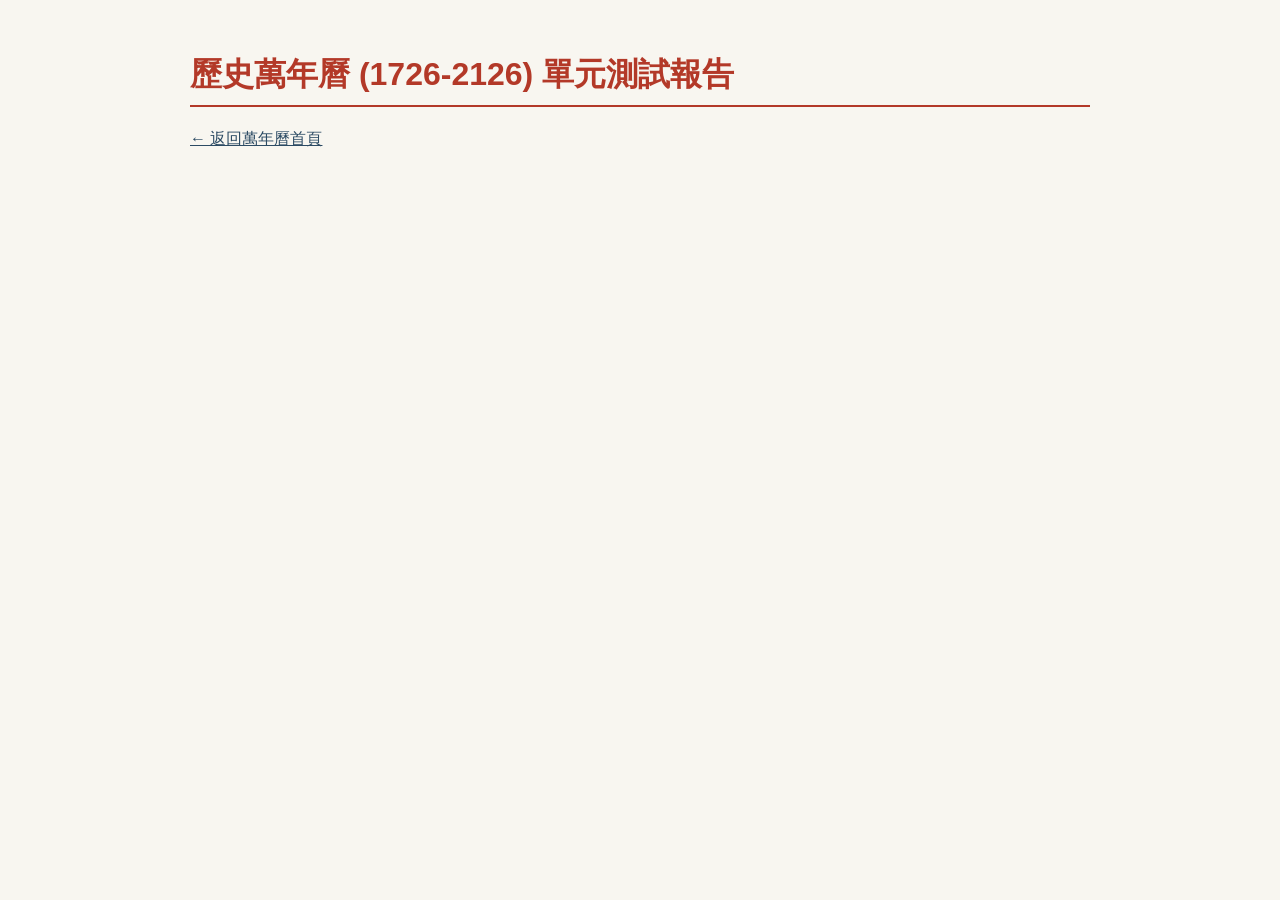
==== test/runner.html @ 46c6e905 "Complete Perpetual Calendar 1726-2126 implementation with acceptance tests" ====
<!DOCTYPE html>
<html lang="zh-TW">
<head>
  <meta charset="UTF-8">
  <title>驗收測試執行器 (TC-01 ~ TC-06) | 歷史萬年曆</title>
  <style>
    body {
      font-family: -apple-system, BlinkMacSystemFont, "Segoe UI", Roboto, sans-serif;
      background: #f8f6f0;
      color: #222;
      padding: 2rem;
      max-width: 900px;
      margin: 0 auto;
    }
    h1 {
      color: #b33928;
      border-bottom: 2px solid #b33928;
      padding-bottom: 0.5rem;
    }
    .test-card {
      background: white;
      border-radius: 8px;
      padding: 1rem 1.5rem;
      margin: 1rem 0;
      border: 1px solid #e0dad0;
      box-shadow: 0 2px 4px rgba(0,0,0,0.05);
    }
    .pass {
      color: #2e6b56;
      font-weight: bold;
    }
    .fail {
      color: #b33928;
      font-weight: bold;
    }
    .detail {
      font-size: 0.9rem;
      color: #555;
      margin-top: 0.5rem;
      background: #fcfbfa;
      padding: 0.5rem;
      border-left: 3px solid #b33928;
    }
    .summary {
      font-size: 1.2rem;
      font-weight: bold;
      margin-top: 2rem;
      padding: 1rem;
      background: #eaf1f7;
      border-radius: 8px;
    }
    a {
      color: #2c4b64;
    }
  </style>
  <script src="../js/lunar.js"></script>
</head>
<body>
  <h1>歷史萬年曆 (1726-2126) 單元測試報告</h1>
  <p><a href="../index.html">← 返回萬年曆首頁</a></p>
  <div id="results">執行測試中...</div>

  <script type="module">
    import { getLunarDayInfo, setLunarLib } from '../js/lunar-calc.js';
    import { getFullHistoricalContext } from '../js/era-service.js';

    setLunarLib(window.Lunar);

    const resultsEl = document.getElementById('results');
    resultsEl.innerHTML = '';

    const testCases = [
      {
        id: 'TC-01',
        date: '1736-02-12',
        name: '乾隆登基新年號改元正月初一 (清代中葉)',
        verify: () => {
          const d = getLunarDayInfo(1736, 2, 12);
          const e = getFullHistoricalContext(1736, 2, 12, d.lunar.rawLunar);
          return (
            e.republic.text === '民國前 176 年' &&
            e.qing.eraName === '乾隆' &&
            e.qing.regnalYear === 1 &&
            d.lunar.monthName === '正月' &&
            d.lunar.dayName === '初一' &&
            d.lunar.yearGanZhi === '丙辰'
          );
        },
        explain: (d, e) => `民國前176年 · 清高宗 乾隆元年 · 正月初一日 (丙辰年)`
      },
      {
        id: 'TC-02',
        date: '1895-05-23',
        name: '乙未割臺交接過渡期 (臺灣民主國宣言)',
        verify: () => {
          const d = getLunarDayInfo(1895, 5, 23);
          const e = getFullHistoricalContext(1895, 5, 23, d.lunar.rawLunar);
          return (
            e.republic.text === '民國前 17 年' &&
            e.qing.eraName === '光緒' &&
            e.qing.regnalYear === 21 &&
            e.japan.eraName === '明治' &&
            e.japan.regnalYear === 28 &&
            e.milestone !== null
          );
        },
        explain: (d, e) => `民國前17年 · 清光緒21年 · 明治28年(割臺交接期) · 重大歷史界標`
      },
      {
        id: 'TC-03',
        date: '1912-07-30',
        name: '明治/大正 同日即日改元',
        verify: () => {
          const d = getLunarDayInfo(1912, 7, 30);
          const e = getFullHistoricalContext(1912, 7, 30, d.lunar.rawLunar);
          return (
            e.republic.text === '民國元年' &&
            e.japan.isTransitionDay === true &&
            e.japan.text.includes('明治 45 年／大正元年')
          );
        },
        explain: (d, e) => `民國元年 · 明治45年／大正元年(同日改元)`
      },
      {
        id: 'TC-04',
        date: '1926-12-25',
        name: '大正/昭和 同日即日改元',
        verify: () => {
          const d = getLunarDayInfo(1926, 12, 25);
          const e = getFullHistoricalContext(1926, 12, 25, d.lunar.rawLunar);
          return (
            e.republic.text === '民國 15 年' &&
            e.japan.isTransitionDay === true &&
            e.japan.text.includes('大正 15 年／昭和元年')
          );
        },
        explain: (d, e) => `民國15年 · 大正15年／昭和元年(同日改元)`
      },
      {
        id: 'TC-05',
        date: '1912-01-15',
        name: '民國元年立但清宣統未退位重疊期',
        verify: () => {
          const d = getLunarDayInfo(1912, 1, 15);
          const e = getFullHistoricalContext(1912, 1, 15, d.lunar.rawLunar);
          return (
            e.republic.text === '民國元年' &&
            e.qing.eraName === '宣統' &&
            d.lunar.dayName === '廿七'
          );
        },
        explain: (d, e) => `民國元年 · 清宣統三年 · 農曆冬月廿七`
      },
      {
        id: 'TC-06',
        date: '2026-03-20',
        name: '春分節氣與交節時分、農曆推算',
        verify: () => {
          const d = getLunarDayInfo(2026, 3, 20);
          const e = getFullHistoricalContext(2026, 3, 20, d.lunar.rawLunar);
          return (
            e.republic.text === '民國 115 年' &&
            d.lunar.monthName === '二月' &&
            d.lunar.dayName === '初二' &&
            d.solarTerm.current === '春分' &&
            d.solarTerm.detail !== null
          );
        },
        explain: (d, e) => `民國115年 · 農曆二月初二 · 節氣：春分 (交節時間 22:45:59)`
      }
    ];

    let passed = 0;
    testCases.forEach(tc => {
      const card = document.createElement('div');
      card.className = 'test-card';
      const isPass = tc.verify();
      if (isPass) passed++;
      const [y, m, day] = tc.date.split('-').map(Number);
      const d = getLunarDayInfo(y, m, day);
      const e = getFullHistoricalContext(y, m, day, d.lunar.rawLunar);
      
      card.innerHTML = `
        <div style="display:flex; justify-content:space-between;">
          <strong>${tc.id}: ${tc.name} (${tc.date})</strong>
          <span class="${isPass ? 'pass' : 'fail'}">${isPass ? '✓ PASS' : '❌ FAIL'}</span>
        </div>
        <div class="detail">${tc.explain(d, e)}</div>
      `;
      resultsEl.appendChild(card);
    });

    const summary = document.createElement('div');
    summary.className = 'summary';
    summary.innerHTML = `驗收結果：<strong>${passed} / ${testCases.length} 全部通過</strong> 🎉`;
    resultsEl.appendChild(summary);
  </script>
</body>
</html>
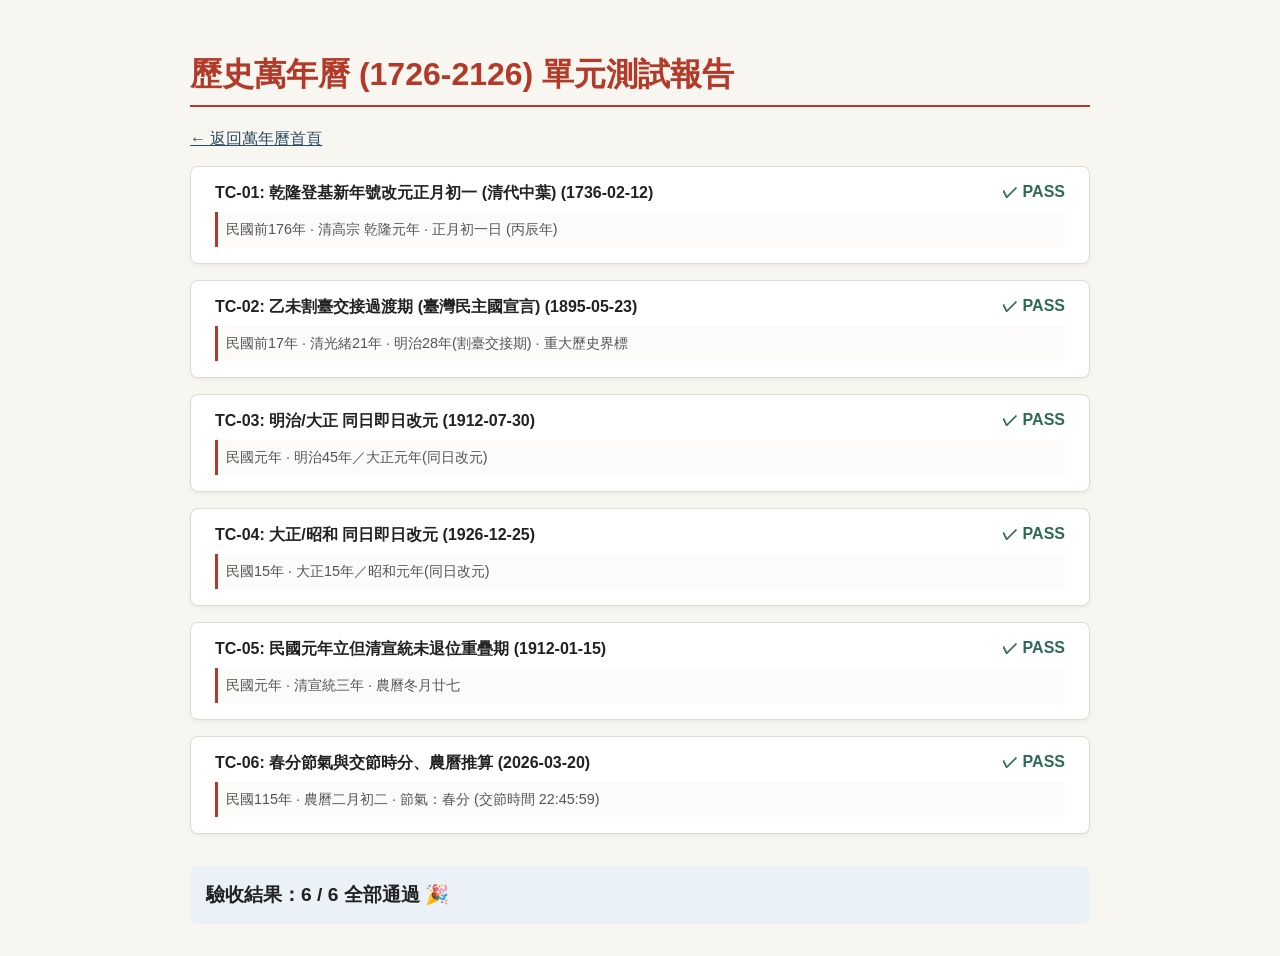
==== commit badffa89: "Fix file:// protocol compatibility and global Solar object resolution" ====
--- a/test/runner.html
+++ b/test/runner.html
@@ -54,18 +54,15 @@
     }
   </style>
   <script src="../js/lunar.js"></script>
+  <script src="../js/main.js"></script>
 </head>
 <body>
   <h1>歷史萬年曆 (1726-2126) 單元測試報告</h1>
   <p><a href="../index.html">← 返回萬年曆首頁</a></p>
   <div id="results">執行測試中...</div>
 
-  <script type="module">
-    import { getLunarDayInfo, setLunarLib } from '../js/lunar-calc.js';
-    import { getFullHistoricalContext } from '../js/era-service.js';
-
-    setLunarLib(window.Lunar);
-
+  <script>
+    const { getLunarDayInfo, getFullHistoricalContext } = window.PerpetualCalendar;
     const resultsEl = document.getElementById('results');
     resultsEl.innerHTML = '';
 
